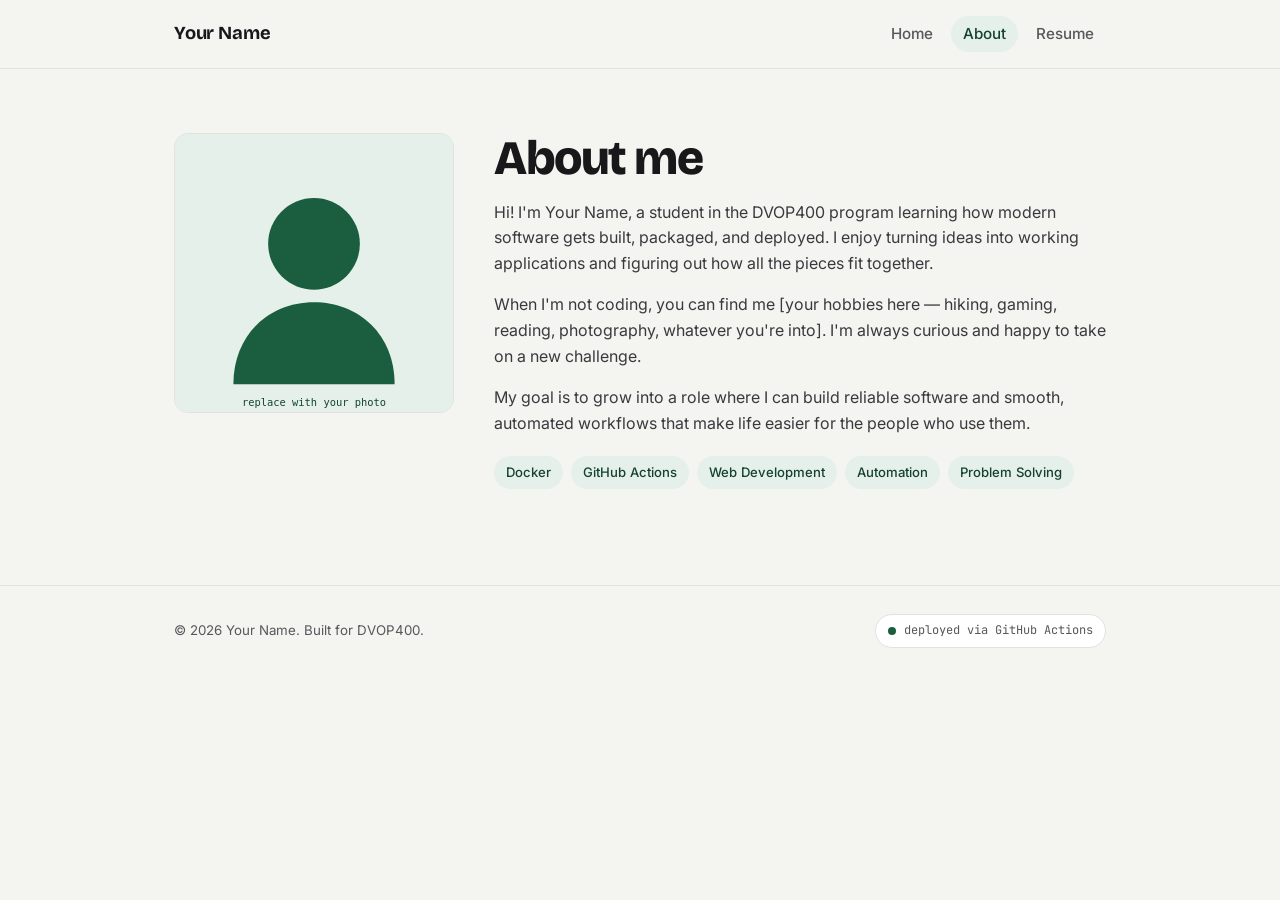
==== about.html @ b4d41445 "Add personal website, Dockerfile, and GitHub Actions workflow" ====
<!DOCTYPE html>
<html lang="en">
<head>
  <meta charset="UTF-8" />
  <meta name="viewport" content="width=device-width, initial-scale=1.0" />
  <title>About — Your Name</title>
  <meta name="description" content="About Your Name." />
  <link rel="preconnect" href="https://fonts.googleapis.com" />
  <link rel="preconnect" href="https://fonts.gstatic.com" crossorigin />
  <link href="https://fonts.googleapis.com/css2?family=Bricolage+Grotesque:opsz,wght@12..96,600;12..96,700;12..96,800&family=Inter:wght@400;500;600&family=JetBrains+Mono:wght@400;500&display=swap" rel="stylesheet" />
  <link rel="stylesheet" href="css/styles.css" />
</head>
<body>
  <nav class="nav">
    <div class="nav-inner">
      <a class="brand" href="index.html">Your&nbsp;Name</a>
      <div class="nav-links">
        <a href="index.html">Home</a>
        <a href="about.html" class="active">About</a>
        <a href="resume.html">Resume</a>
      </div>
    </div>
  </nav>

  <main class="wrap">
    <section class="about">
      <!-- TODO: Replace images/profile.svg with your own photo.
           Easiest: save your photo as images/profile.jpg and change
           the line below to  src="images/profile.jpg" -->
      <img class="portrait reveal" src="images/profile.svg" alt="Photo of Your Name" />

      <div class="about-body">
        <h1 class="reveal d1">About me</h1>
        <!-- TODO: write a few real sentences about yourself -->
        <p class="reveal d2">
          Hi! I'm Your Name, a student in the DVOP400 program learning how modern
          software gets built, packaged, and deployed. I enjoy turning ideas into
          working applications and figuring out how all the pieces fit together.
        </p>
        <p class="reveal d2">
          When I'm not coding, you can find me [your hobbies here — hiking, gaming,
          reading, photography, whatever you're into]. I'm always curious and happy
          to take on a new challenge.
        </p>
        <p class="reveal d2">
          My goal is to grow into a role where I can build reliable software and
          smooth, automated workflows that make life easier for the people who use them.
        </p>

        <!-- TODO: edit these interest chips -->
        <div class="chips reveal d3">
          <span class="chip">Docker</span>
          <span class="chip">GitHub Actions</span>
          <span class="chip">Web Development</span>
          <span class="chip">Automation</span>
          <span class="chip">Problem Solving</span>
        </div>
      </div>
    </section>
  </main>

  <footer class="footer">
    <div class="footer-inner">
      <small>&copy; 2026 Your Name. Built for DVOP400.</small>
      <span class="deploy-badge"><span class="dot"></span> deployed via GitHub Actions</span>
    </div>
  </footer>
</body>
</html>
---- css/styles.css ----
/* =========================================================
   Personal site — shared styles
   Palette: warm neutral + deep forest accent
   Type: Bricolage Grotesque (display) / Inter (body) / JetBrains Mono (data)
   ========================================================= */

:root {
  --bg: #f4f4f1;
  --surface: #ffffff;
  --ink: #18181b;
  --muted: #57575c;
  --line: #e3e3dd;
  --accent: #1b5e3f;
  --accent-ink: #134231;
  --accent-soft: #e6f0ea;

  --display: "Bricolage Grotesque", "Segoe UI", system-ui, sans-serif;
  --body: "Inter", system-ui, -apple-system, "Segoe UI", sans-serif;
  --mono: "JetBrains Mono", ui-monospace, "SFMono-Regular", Menlo, monospace;

  --maxw: 980px;
  --radius: 14px;
}

* { box-sizing: border-box; }

html { scroll-behavior: smooth; }

body {
  margin: 0;
  font-family: var(--body);
  color: var(--ink);
  background: var(--bg);
  line-height: 1.6;
  -webkit-font-smoothing: antialiased;
}

a { color: var(--accent-ink); text-decoration: none; }
a:hover { text-decoration: underline; }

img { max-width: 100%; display: block; }

.wrap {
  max-width: var(--maxw);
  margin: 0 auto;
  padding: 0 24px;
}

/* ---------- Navigation ---------- */
.nav {
  position: sticky;
  top: 0;
  z-index: 10;
  background: rgba(244, 244, 241, 0.85);
  backdrop-filter: blur(8px);
  border-bottom: 1px solid var(--line);
}
.nav-inner {
  max-width: var(--maxw);
  margin: 0 auto;
  padding: 16px 24px;
  display: flex;
  align-items: center;
  justify-content: space-between;
  gap: 16px;
}
.brand {
  font-family: var(--display);
  font-weight: 700;
  font-size: 1.15rem;
  letter-spacing: -0.01em;
  color: var(--ink);
}
.brand:hover { text-decoration: none; }
.nav-links { display: flex; gap: 6px; }
.nav-links a {
  font-size: 0.95rem;
  font-weight: 500;
  color: var(--muted);
  padding: 6px 12px;
  border-radius: 999px;
  transition: background 0.15s ease, color 0.15s ease;
}
.nav-links a:hover { text-decoration: none; color: var(--ink); background: #ebebE5; }
.nav-links a.active { color: var(--accent-ink); background: var(--accent-soft); }

/* ---------- Hero ---------- */
.hero { padding: 88px 0 64px; }
.eyebrow {
  font-family: var(--mono);
  font-size: 0.78rem;
  letter-spacing: 0.04em;
  text-transform: uppercase;
  color: var(--accent);
  margin: 0 0 18px;
}
.hero h1 {
  font-family: var(--display);
  font-weight: 800;
  font-size: clamp(2.4rem, 6vw, 4rem);
  line-height: 1.02;
  letter-spacing: -0.03em;
  margin: 0 0 20px;
}
.hero h1 .accent { color: var(--accent); }
.lead {
  font-size: clamp(1.05rem, 2.2vw, 1.3rem);
  color: var(--muted);
  max-width: 60ch;
  margin: 0 0 32px;
}
.actions { display: flex; flex-wrap: wrap; gap: 12px; }

.btn {
  display: inline-flex;
  align-items: center;
  gap: 8px;
  font-family: var(--body);
  font-weight: 600;
  font-size: 0.95rem;
  padding: 12px 20px;
  border-radius: 999px;
  border: 1px solid transparent;
  cursor: pointer;
  transition: transform 0.12s ease, background 0.15s ease, border-color 0.15s ease;
}
.btn:hover { text-decoration: none; transform: translateY(-1px); }
.btn-primary { background: var(--accent); color: #fff; }
.btn-primary:hover { background: var(--accent-ink); }
.btn-ghost { background: transparent; color: var(--ink); border-color: var(--line); }
.btn-ghost:hover { border-color: var(--accent); color: var(--accent-ink); }

/* ---------- Sections ---------- */
section { padding: 8px 0; }
.section-title {
  font-family: var(--display);
  font-weight: 700;
  font-size: clamp(1.5rem, 3.5vw, 2rem);
  letter-spacing: -0.02em;
  margin: 48px 0 8px;
}
.section-sub { color: var(--muted); margin: 0 0 24px; }

/* ---------- Cards / grid ---------- */
.grid {
  display: grid;
  grid-template-columns: repeat(auto-fit, minmax(240px, 1fr));
  gap: 18px;
  margin: 24px 0 8px;
}
.card {
  background: var(--surface);
  border: 1px solid var(--line);
  border-radius: var(--radius);
  padding: 22px;
  transition: transform 0.15s ease, box-shadow 0.15s ease;
}
.card:hover {
  transform: translateY(-2px);
  box-shadow: 0 10px 30px -16px rgba(19, 66, 49, 0.35);
}
.card h3 {
  font-family: var(--display);
  font-weight: 700;
  font-size: 1.1rem;
  margin: 0 0 8px;
}
.card p { margin: 0; color: var(--muted); font-size: 0.95rem; }
.card .tag {
  font-family: var(--mono);
  font-size: 0.72rem;
  color: var(--accent);
  text-transform: uppercase;
  letter-spacing: 0.05em;
}

/* ---------- About ---------- */
.about {
  display: grid;
  grid-template-columns: 280px 1fr;
  gap: 40px;
  align-items: start;
  padding: 64px 0 24px;
}
.portrait {
  width: 100%;
  aspect-ratio: 1 / 1;
  border-radius: var(--radius);
  border: 1px solid var(--line);
  background: var(--accent-soft);
  object-fit: cover;
}
.about-body h1 {
  font-family: var(--display);
  font-weight: 800;
  font-size: clamp(2rem, 5vw, 3rem);
  letter-spacing: -0.03em;
  margin: 0 0 16px;
  line-height: 1.05;
}
.about-body p { color: #3a3a3e; margin: 0 0 16px; }
.chips { display: flex; flex-wrap: wrap; gap: 8px; margin-top: 20px; }
.chip {
  font-size: 0.82rem;
  font-weight: 500;
  padding: 6px 12px;
  border-radius: 999px;
  background: var(--accent-soft);
  color: var(--accent-ink);
}

/* ---------- Resume / timeline ---------- */
.resume-head { padding: 64px 0 8px; }
.resume-head h1 {
  font-family: var(--display);
  font-weight: 800;
  font-size: clamp(2rem, 5vw, 3rem);
  letter-spacing: -0.03em;
  margin: 0 0 8px;
}
.entry {
  border-left: 2px solid var(--line);
  padding: 4px 0 28px 24px;
  position: relative;
}
.entry::before {
  content: "";
  position: absolute;
  left: -7px;
  top: 8px;
  width: 12px;
  height: 12px;
  border-radius: 50%;
  background: var(--accent);
  border: 2px solid var(--bg);
}
.entry:last-child { padding-bottom: 4px; }
.entry .when {
  font-family: var(--mono);
  font-size: 0.78rem;
  color: var(--accent);
  letter-spacing: 0.03em;
}
.entry h3 {
  font-family: var(--display);
  font-weight: 700;
  font-size: 1.15rem;
  margin: 4px 0 2px;
}
.entry .org { color: var(--muted); font-weight: 500; margin: 0 0 8px; }
.entry ul { margin: 8px 0 0; padding-left: 18px; color: #3a3a3e; }
.entry li { margin-bottom: 4px; }

.skill-grid { display: flex; flex-wrap: wrap; gap: 8px; margin-top: 8px; }
.skill {
  font-family: var(--mono);
  font-size: 0.82rem;
  padding: 6px 12px;
  border: 1px solid var(--line);
  border-radius: 8px;
  background: var(--surface);
  color: var(--ink);
}

/* ---------- Footer (signature) ---------- */
.footer {
  margin-top: 72px;
  border-top: 1px solid var(--line);
  padding: 28px 0 48px;
}
.footer-inner {
  max-width: var(--maxw);
  margin: 0 auto;
  padding: 0 24px;
  display: flex;
  flex-wrap: wrap;
  align-items: center;
  justify-content: space-between;
  gap: 12px;
}
.footer small { color: var(--muted); }
.deploy-badge {
  font-family: var(--mono);
  font-size: 0.75rem;
  color: var(--muted);
  display: inline-flex;
  align-items: center;
  gap: 8px;
  padding: 6px 12px;
  border: 1px solid var(--line);
  border-radius: 999px;
  background: var(--surface);
}
.dot {
  width: 8px; height: 8px; border-radius: 50%;
  background: var(--accent);
  box-shadow: 0 0 0 0 rgba(27, 94, 63, 0.5);
  animation: pulse 2.4s infinite;
}
@keyframes pulse {
  0% { box-shadow: 0 0 0 0 rgba(27, 94, 63, 0.45); }
  70% { box-shadow: 0 0 0 7px rgba(27, 94, 63, 0); }
  100% { box-shadow: 0 0 0 0 rgba(27, 94, 63, 0); }
}

/* ---------- Entrance animation ---------- */
.reveal { opacity: 0; transform: translateY(12px); animation: rise 0.6s ease forwards; }
.reveal.d1 { animation-delay: 0.05s; }
.reveal.d2 { animation-delay: 0.12s; }
.reveal.d3 { animation-delay: 0.19s; }
@keyframes rise { to { opacity: 1; transform: translateY(0); } }

/* ---------- Focus visibility ---------- */
a:focus-visible, .btn:focus-visible {
  outline: 3px solid var(--accent);
  outline-offset: 2px;
  border-radius: 6px;
}

/* ---------- Responsive ---------- */
@media (max-width: 700px) {
  .about { grid-template-columns: 1fr; gap: 24px; }
  .portrait { max-width: 220px; }
  .nav-links a { padding: 6px 10px; font-size: 0.9rem; }
  .hero { padding: 56px 0 40px; }
}

@media (prefers-reduced-motion: reduce) {
  * { animation: none !important; transition: none !important; scroll-behavior: auto; }
  .reveal { opacity: 1; transform: none; }
}
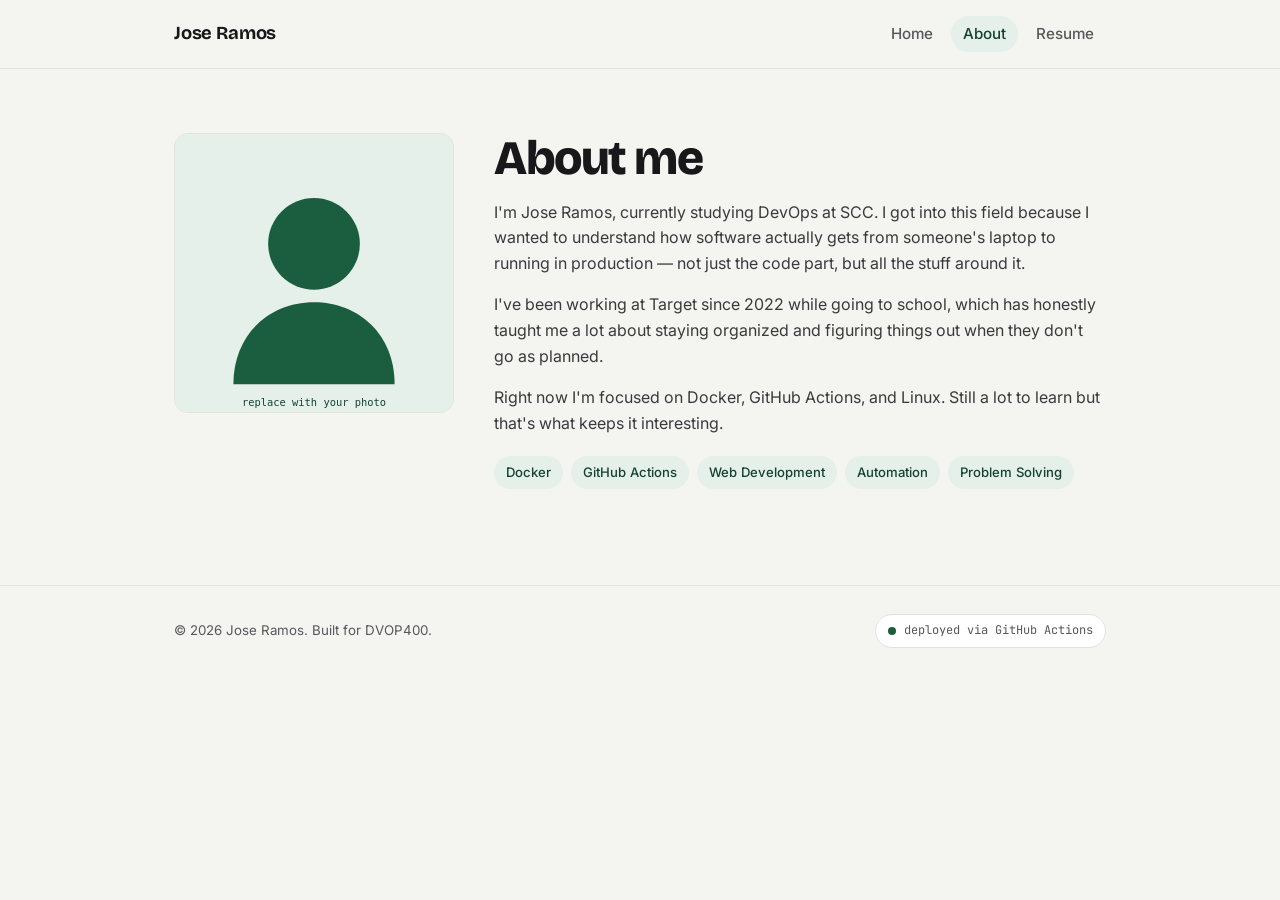
==== commit e4281627: "Update site with Jose Ramos content" ====
--- a/about.html
+++ b/about.html
@@ -3,8 +3,8 @@
 <head>
   <meta charset="UTF-8" />
   <meta name="viewport" content="width=device-width, initial-scale=1.0" />
-  <title>About — Your Name</title>
-  <meta name="description" content="About Your Name." />
+  <title>About — Jose Ramos</title>
+  <meta name="description" content="About Jose Ramos." />
   <link rel="preconnect" href="https://fonts.googleapis.com" />
   <link rel="preconnect" href="https://fonts.gstatic.com" crossorigin />
   <link href="https://fonts.googleapis.com/css2?family=Bricolage+Grotesque:opsz,wght@12..96,600;12..96,700;12..96,800&family=Inter:wght@400;500;600&family=JetBrains+Mono:wght@400;500&display=swap" rel="stylesheet" />
@@ -13,7 +13,7 @@
 <body>
   <nav class="nav">
     <div class="nav-inner">
-      <a class="brand" href="index.html">Your&nbsp;Name</a>
+      <a class="brand" href="index.html">Jose&nbsp;Ramos</a>
       <div class="nav-links">
         <a href="index.html">Home</a>
         <a href="about.html" class="active">About</a>
@@ -24,30 +24,26 @@
 
   <main class="wrap">
     <section class="about">
-      <!-- TODO: Replace images/profile.svg with your own photo.
-           Easiest: save your photo as images/profile.jpg and change
-           the line below to  src="images/profile.jpg" -->
-      <img class="portrait reveal" src="images/profile.svg" alt="Photo of Your Name" />
+      <img class="portrait reveal" src="images/profile.svg" alt="Photo of Jose Ramos" />
 
       <div class="about-body">
         <h1 class="reveal d1">About me</h1>
-        <!-- TODO: write a few real sentences about yourself -->
         <p class="reveal d2">
-          Hi! I'm Your Name, a student in the DVOP400 program learning how modern
-          software gets built, packaged, and deployed. I enjoy turning ideas into
-          working applications and figuring out how all the pieces fit together.
+          I'm Jose Ramos, currently studying DevOps at SCC. I got into this
+          field because I wanted to understand how software actually gets from
+          someone's laptop to running in production — not just the code part,
+          but all the stuff around it.
         </p>
         <p class="reveal d2">
-          When I'm not coding, you can find me [your hobbies here — hiking, gaming,
-          reading, photography, whatever you're into]. I'm always curious and happy
-          to take on a new challenge.
+          I've been working at Target since 2022 while going to school, which
+          has honestly taught me a lot about staying organized and figuring
+          things out when they don't go as planned.
         </p>
         <p class="reveal d2">
-          My goal is to grow into a role where I can build reliable software and
-          smooth, automated workflows that make life easier for the people who use them.
+          Right now I'm focused on Docker, GitHub Actions, and Linux. Still a
+          lot to learn but that's what keeps it interesting.
         </p>
 
-        <!-- TODO: edit these interest chips -->
         <div class="chips reveal d3">
           <span class="chip">Docker</span>
           <span class="chip">GitHub Actions</span>
@@ -61,7 +57,7 @@
 
   <footer class="footer">
     <div class="footer-inner">
-      <small>&copy; 2026 Your Name. Built for DVOP400.</small>
+      <small>&copy; 2026 Jose Ramos. Built for DVOP400.</small>
       <span class="deploy-badge"><span class="dot"></span> deployed via GitHub Actions</span>
     </div>
   </footer>
